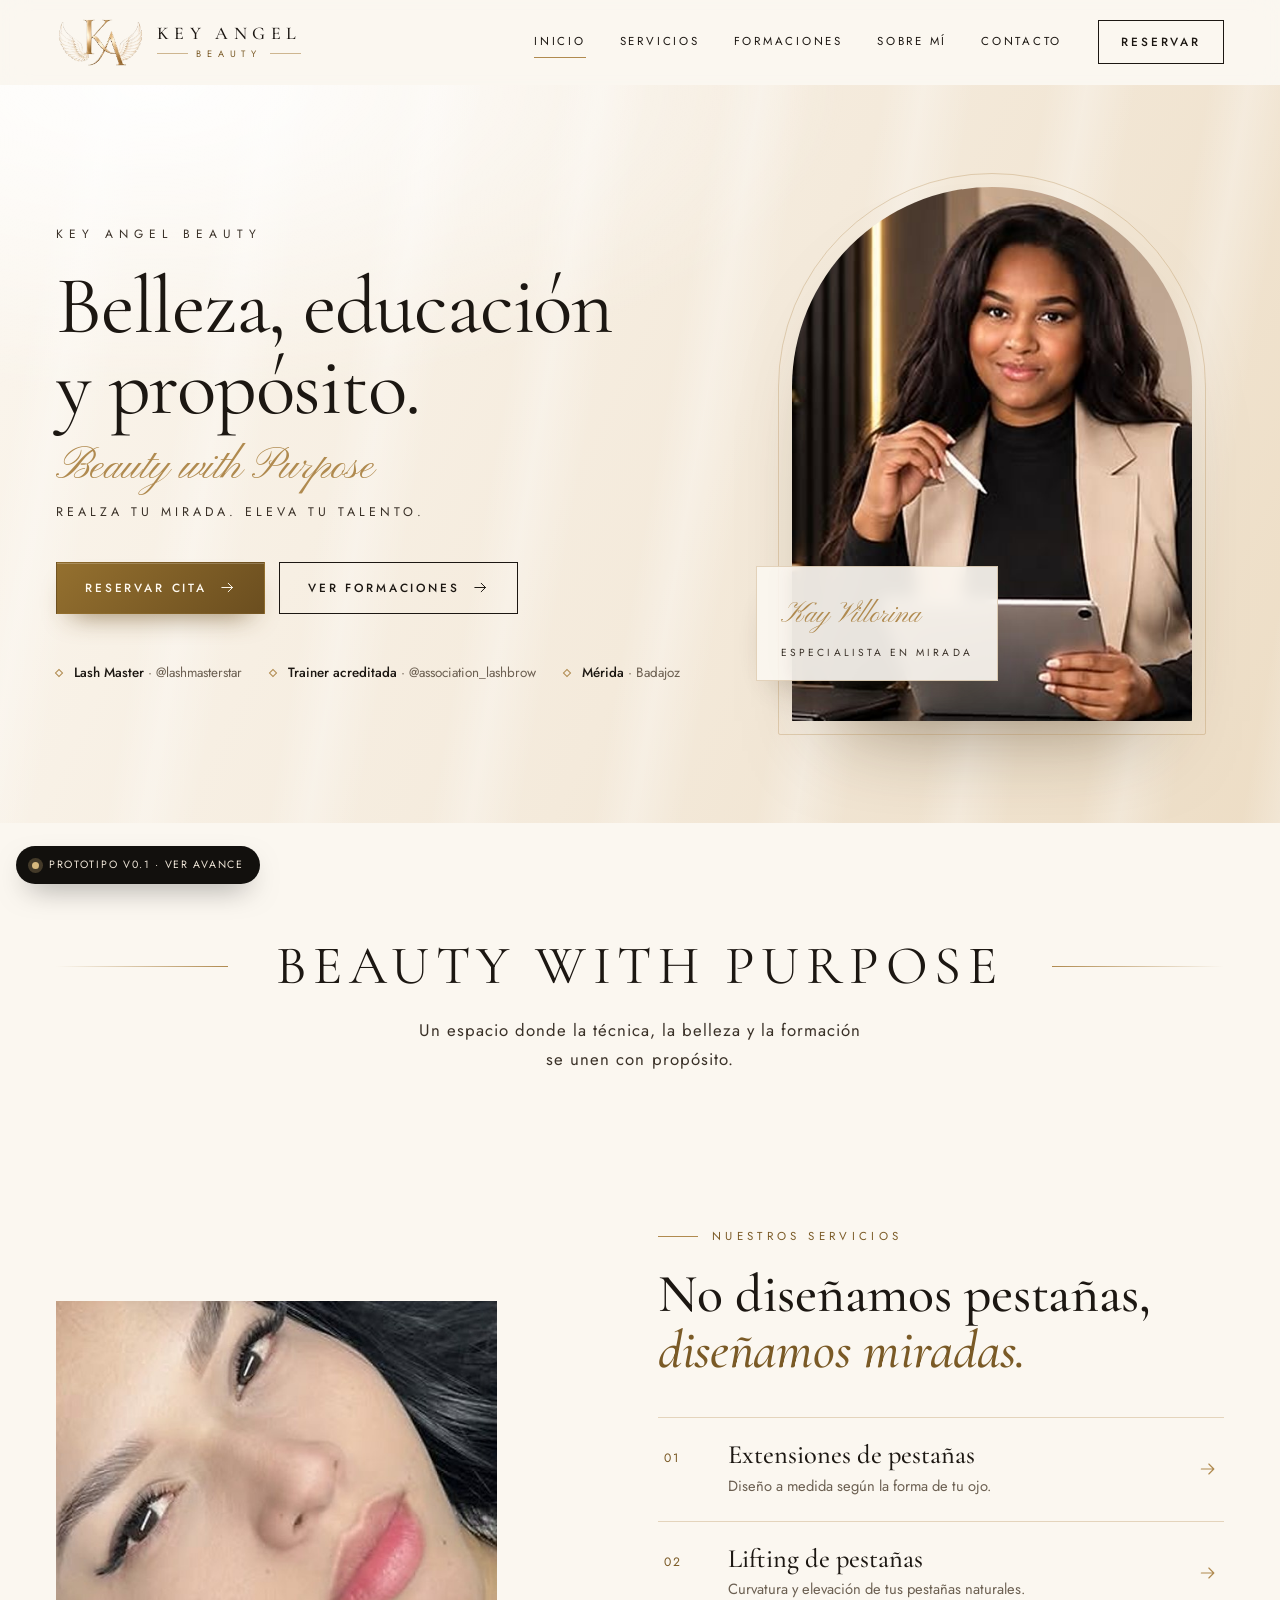
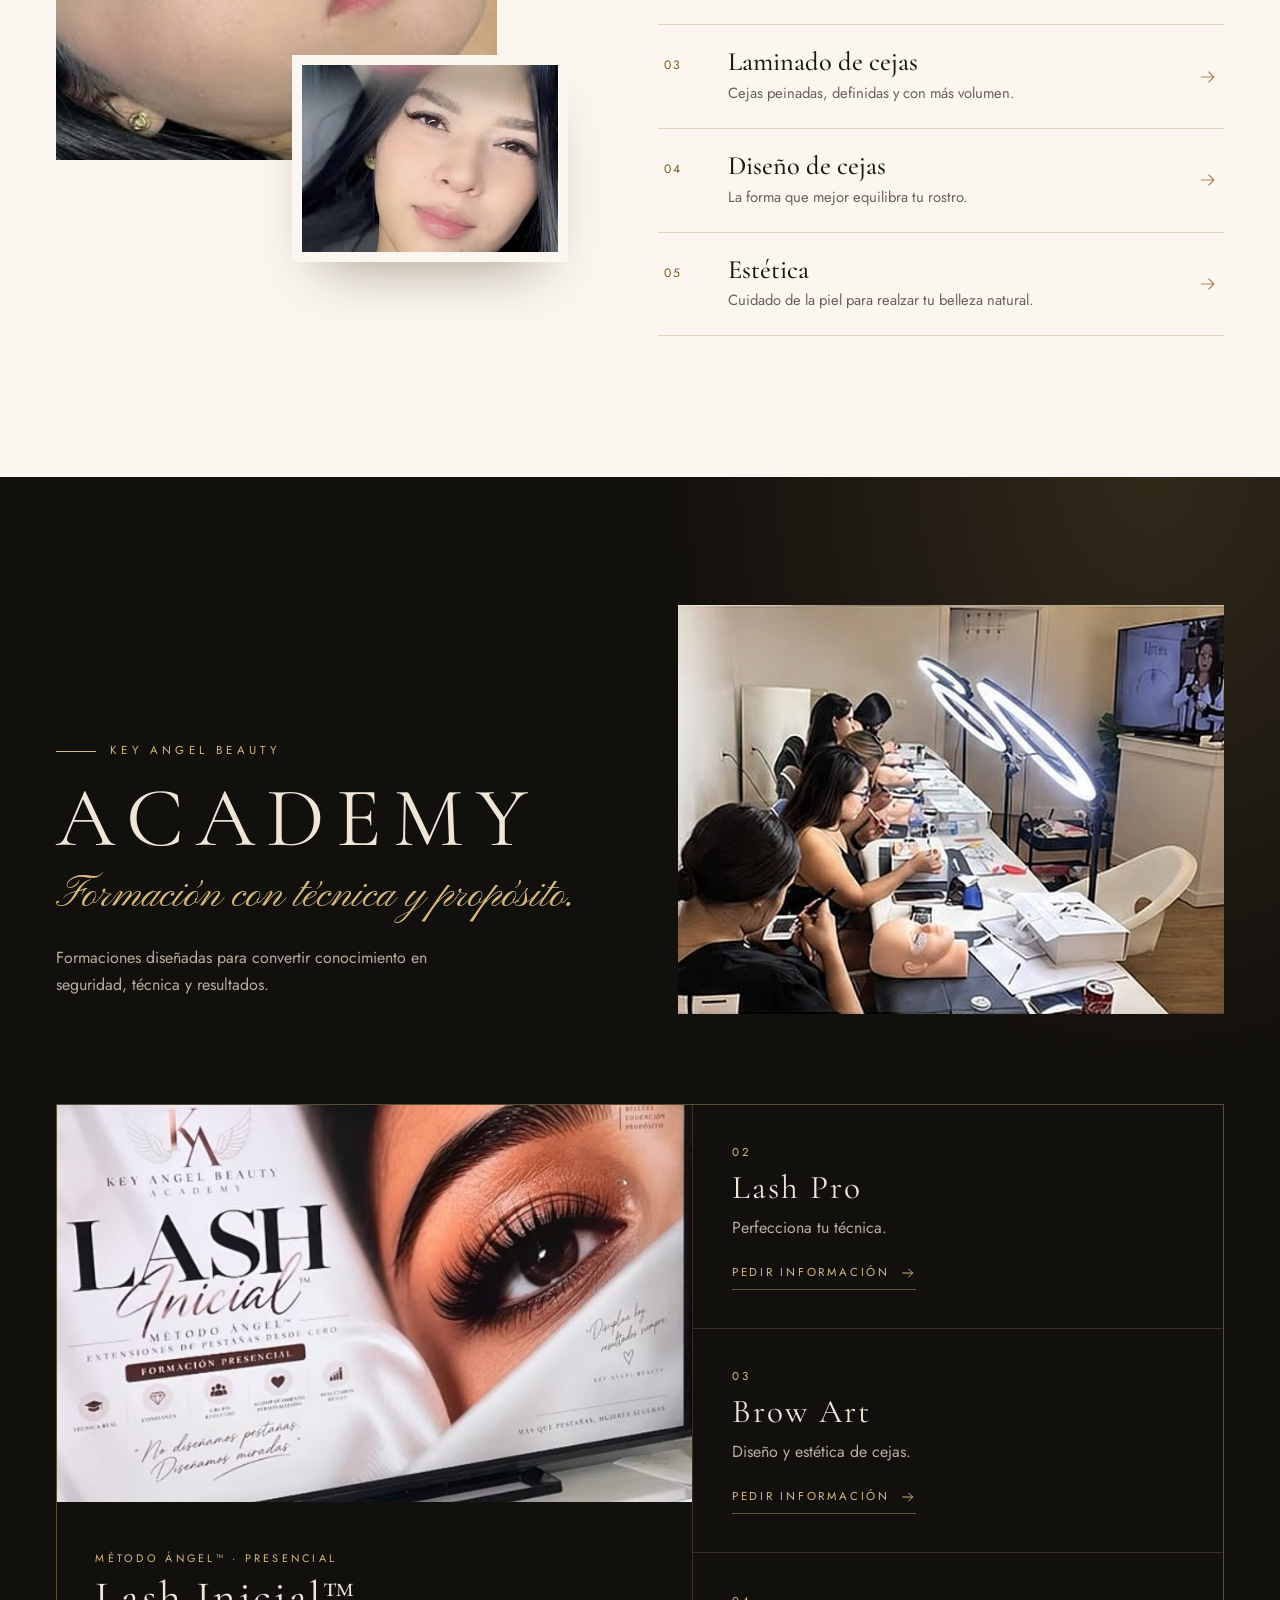
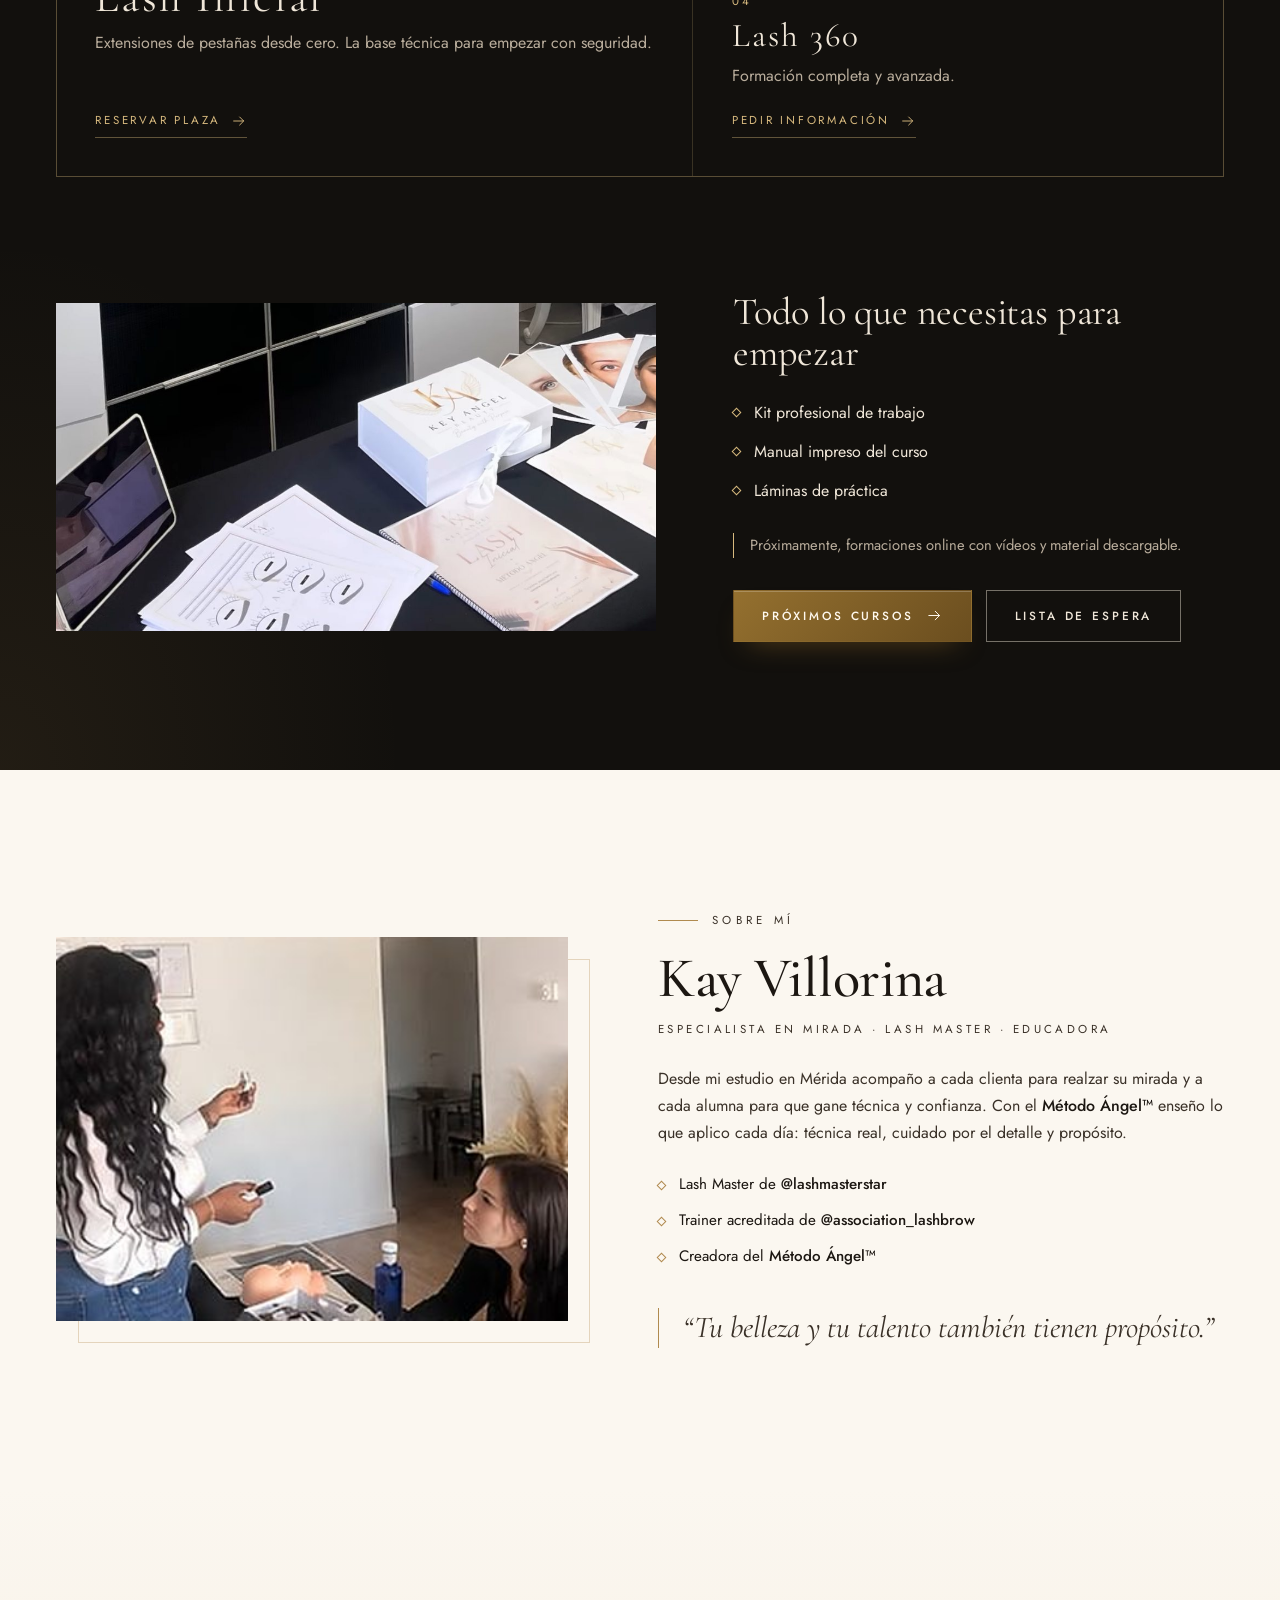
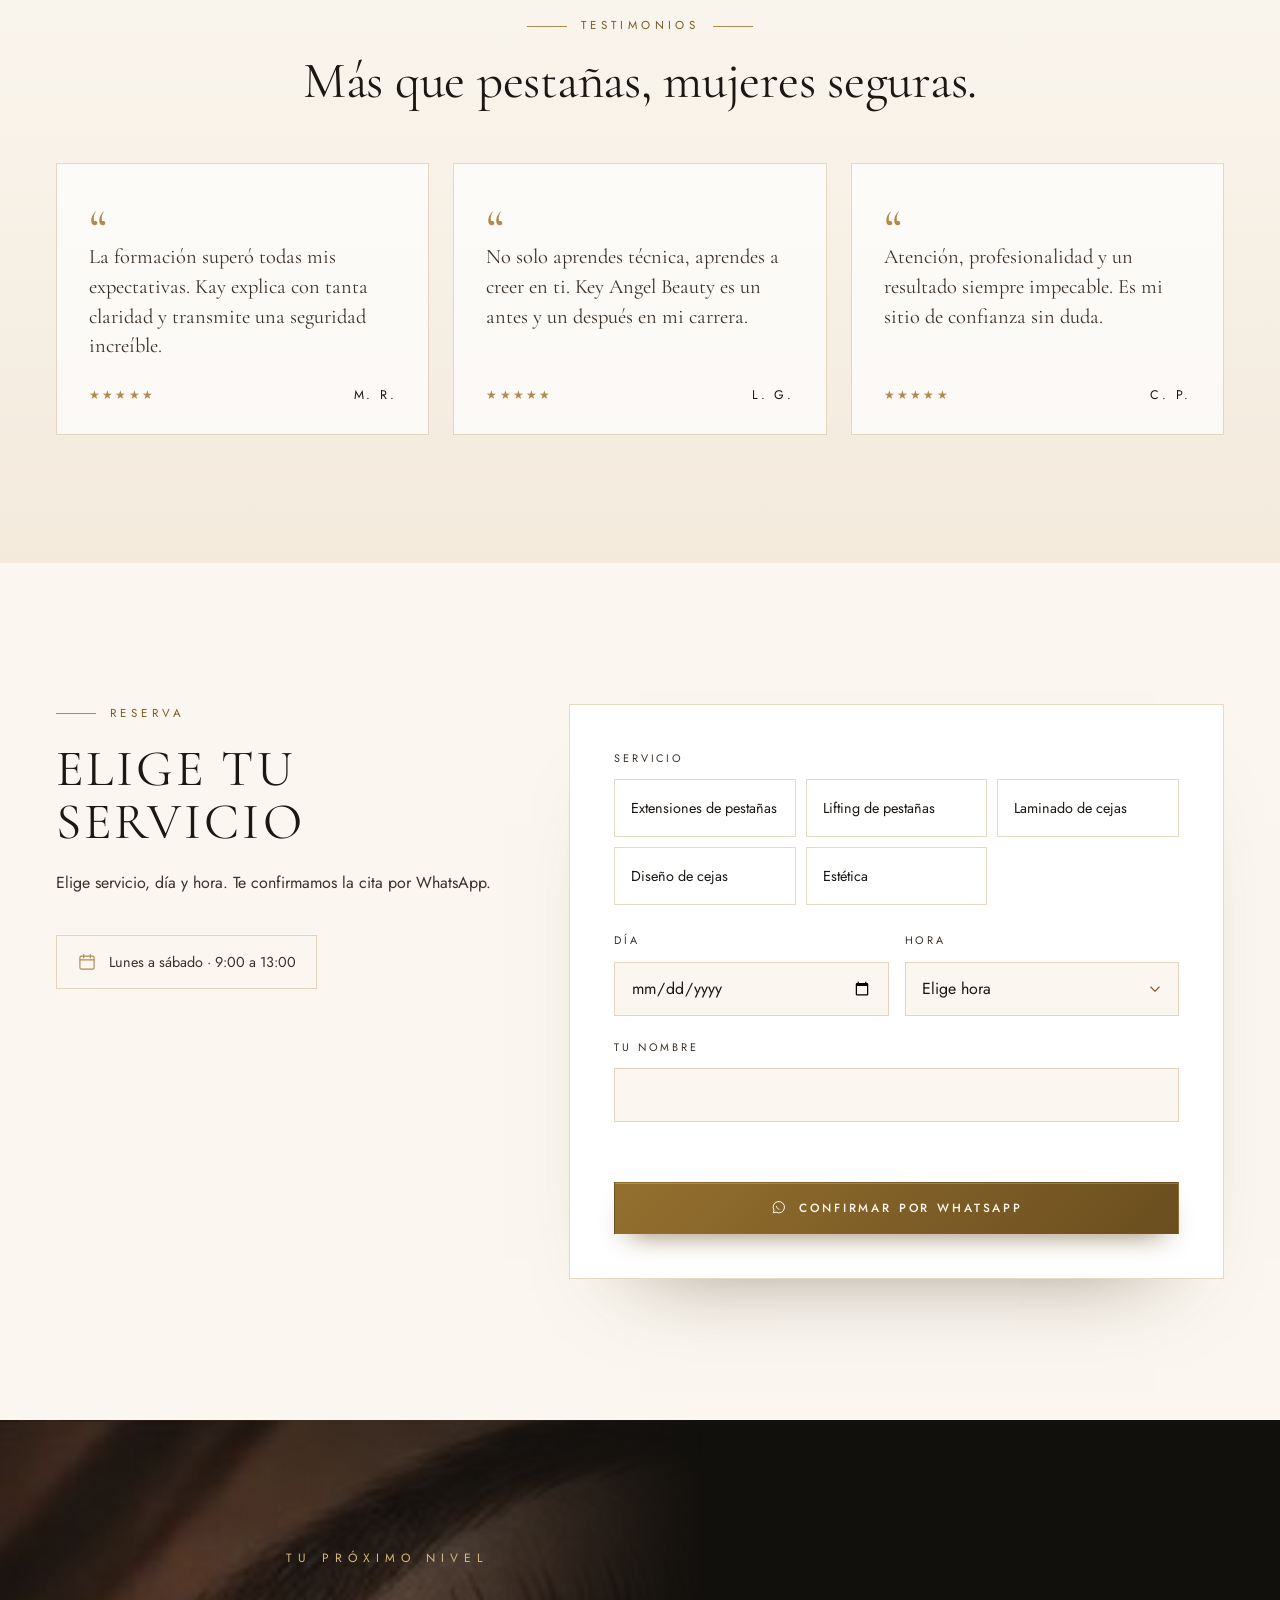
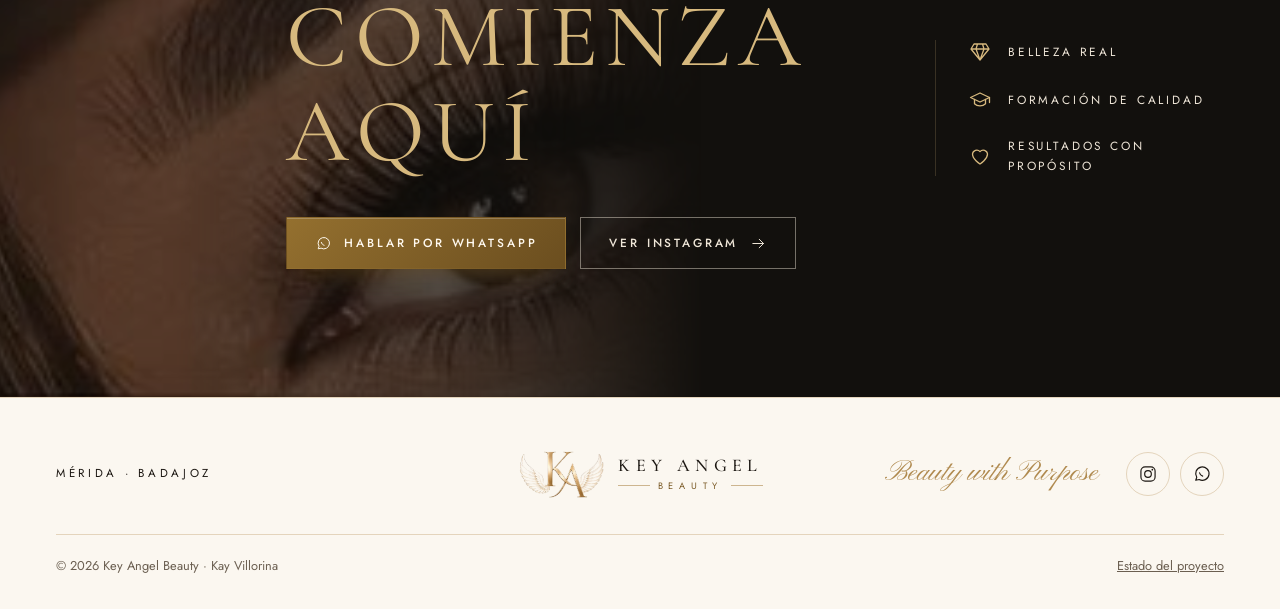
==== web/index.html @ b60ae0bd "Añadir prototipo v0.1 de la home de Key Angel Beauty - Home estática en web/: hero con retrato en ar" ====
<!doctype html>
<html lang="es">
<head>
<meta charset="utf-8">
<meta name="viewport" content="width=device-width, initial-scale=1, viewport-fit=cover">
<title>Key Angel Beauty · Beauty Studio & Academy en Mérida</title>
<meta name="description" content="Extensiones y lifting de pestañas, diseño y laminado de cejas y formaciones profesionales con el Método Ángel™ en Mérida (Badajoz).">
<meta name="robots" content="noindex">
<meta name="theme-color" content="#FBF7F0">
<link rel="icon" href="img/favicon.png">
<link rel="preconnect" href="https://fonts.googleapis.com">
<link rel="preconnect" href="https://fonts.gstatic.com" crossorigin>
<link rel="stylesheet" href="https://fonts.googleapis.com/css2?family=Cormorant+Garamond:ital,wght@0,400;0,500;0,600;1,400;1,500&family=Jost:wght@300;400;500&family=Pinyon+Script&display=swap">
<link rel="stylesheet" href="css/estilos.css">
<script>document.documentElement.classList.add('js')</script>
</head>
<body>
<a class="skip" href="#main">Saltar al contenido</a>

<svg width="0" height="0" style="position:absolute" aria-hidden="true">
  <symbol id="i-arrow" viewBox="0 0 24 24"><path d="M4 12h15M13 6l6 6-6 6" fill="none" stroke="currentColor" stroke-width="1.4" stroke-linecap="round" stroke-linejoin="round"/></symbol>
  <symbol id="i-chat" viewBox="0 0 24 24"><path d="M4.5 19.5l1.2-3.6A8 8 0 1 1 8.6 18.6z" fill="none" stroke="currentColor" stroke-width="1.4" stroke-linejoin="round"/><path d="M9 10.5c.4 1.9 1.8 3.4 3.8 4" fill="none" stroke="currentColor" stroke-width="1.4" stroke-linecap="round"/></symbol>
  <symbol id="i-ig" viewBox="0 0 24 24"><rect x="3.5" y="3.5" width="17" height="17" rx="5" fill="none" stroke="currentColor" stroke-width="1.4"/><circle cx="12" cy="12" r="4" fill="none" stroke="currentColor" stroke-width="1.4"/><circle cx="17.2" cy="6.8" r="1" fill="currentColor"/></symbol>
  <symbol id="i-cal" viewBox="0 0 24 24"><rect x="3.5" y="5" width="17" height="15.5" rx="1.5" fill="none" stroke="currentColor" stroke-width="1.4"/><path d="M3.5 9.5h17M8 3v4M16 3v4" fill="none" stroke="currentColor" stroke-width="1.4" stroke-linecap="round"/></symbol>
  <symbol id="i-gem" viewBox="0 0 24 24"><path d="M6 4h12l3 5-9 11L3 9z M3 9h18M9.5 4 8 9l4 11 4-11-1.5-5" fill="none" stroke="currentColor" stroke-width="1.3" stroke-linejoin="round"/></symbol>
  <symbol id="i-cap" viewBox="0 0 24 24"><path d="M2.5 9.5 12 5l9.5 4.5L12 14z" fill="none" stroke="currentColor" stroke-width="1.3" stroke-linejoin="round"/><path d="M6.5 11.5v4.2c1.4 1.4 3.3 2.1 5.5 2.1s4.1-.7 5.5-2.1v-4.2M21.5 9.5v5" fill="none" stroke="currentColor" stroke-width="1.3" stroke-linecap="round"/></symbol>
  <symbol id="i-heart" viewBox="0 0 24 24"><path d="M12 20s-7.5-4.6-7.5-10A4.3 4.3 0 0 1 12 7.6 4.3 4.3 0 0 1 19.5 10c0 5.4-7.5 10-7.5 10z" fill="none" stroke="currentColor" stroke-width="1.3" stroke-linejoin="round"/></symbol>
</svg>

<header class="nav" id="top">
  <div class="wrap nav__inner">
    <a class="brand" href="#top" aria-label="Key Angel Beauty, ir al inicio">
      <img src="img/logo.png" alt="" width="315" height="170">
      <span class="brand__name">Key Angel<small>Beauty</small></span>
    </a>
    <nav class="menu" id="menu" aria-label="Principal">
      <a href="#top" aria-current="true">Inicio</a>
      <a href="#servicios">Servicios</a>
      <a href="#formaciones">Formaciones</a>
      <a href="#sobre-mi">Sobre mí</a>
      <a href="#contacto">Contacto</a>
      <a class="menu__cta" href="#reservar">Reservar cita</a>
    </nav>
    <a class="btn btn--outline nav__cta" href="#reservar">Reservar</a>
    <button class="burger" type="button" aria-expanded="false" aria-controls="menu" aria-label="Abrir menú"><span></span><span></span></button>
  </div>
</header>

<main id="main">

  <section class="hero" aria-labelledby="hero-title">
    <div class="wrap hero__grid">
      <div class="hero__copy">
        <p class="kicker">Key Angel Beauty</p>
        <h1 id="hero-title">Belleza, educación<br>y propósito.</h1>
        <p class="script">Beauty with Purpose</p>
        <p class="hero__sub">Realza tu mirada. Eleva tu talento.</p>
        <div class="ctas">
          <a class="btn btn--gold" href="#reservar">Reservar cita <svg aria-hidden="true"><use href="#i-arrow"/></svg></a>
          <a class="btn btn--outline" href="#formaciones">Ver formaciones <svg aria-hidden="true"><use href="#i-arrow"/></svg></a>
        </div>
        <ul class="hero__facts">
          <li><strong>Lash Master</strong> · @lashmasterstar</li>
          <li><strong>Trainer acreditada</strong> · @association_lashbrow</li>
          <li><strong>Mérida</strong> · Badajoz</li>
        </ul>
      </div>
      <figure class="arch">
        <div class="arch__frame">
          <img src="img/retrato-kay.jpg" alt="Kay Villorina en su estudio, con una tableta" width="500" height="684" fetchpriority="high">
        </div>
        <figcaption class="arch__badge"><span class="script">Kay Villorina</span><span>Especialista en mirada</span></figcaption>
      </figure>
    </div>
  </section>

  <section class="purpose wrap reveal" aria-labelledby="purpose-title">
    <h2 class="rule-title" id="purpose-title">Beauty with Purpose</h2>
    <p>Un espacio donde la técnica, la belleza y la formación se unen con propósito.</p>
  </section>

  <section class="services" id="servicios" aria-labelledby="services-title">
    <div class="wrap services__grid">
      <div class="services__media reveal">
        <img class="services__main" src="img/resultado-pestanas.jpg" alt="Clienta con extensiones de pestañas y cejas diseñadas" width="655" height="627" loading="lazy">
        <img class="services__accent" src="img/resultado-cejas.jpg" alt="Resultado de pestañas y cejas en una clienta" width="546" height="285" loading="lazy">
      </div>
      <div class="services__copy reveal">
        <p class="eyebrow">Nuestros servicios</p>
        <h2 id="services-title">No diseñamos pestañas,<br><em>diseñamos miradas.</em></h2>
        <ol class="svc-list">
          <li><a href="#reservar" data-service="Extensiones de pestañas"><span class="svc-num">01</span><span class="svc-name">Extensiones de pestañas</span><span class="svc-desc">Diseño a medida según la forma de tu ojo.</span><svg aria-hidden="true"><use href="#i-arrow"/></svg></a></li>
          <li><a href="#reservar" data-service="Lifting de pestañas"><span class="svc-num">02</span><span class="svc-name">Lifting de pestañas</span><span class="svc-desc">Curvatura y elevación de tus pestañas naturales.</span><svg aria-hidden="true"><use href="#i-arrow"/></svg></a></li>
          <li><a href="#reservar" data-service="Laminado de cejas"><span class="svc-num">03</span><span class="svc-name">Laminado de cejas</span><span class="svc-desc">Cejas peinadas, definidas y con más volumen.</span><svg aria-hidden="true"><use href="#i-arrow"/></svg></a></li>
          <li><a href="#reservar" data-service="Diseño de cejas"><span class="svc-num">04</span><span class="svc-name">Diseño de cejas</span><span class="svc-desc">La forma que mejor equilibra tu rostro.</span><svg aria-hidden="true"><use href="#i-arrow"/></svg></a></li>
          <li><a href="#reservar" data-service="Estética"><span class="svc-num">05</span><span class="svc-name">Estética</span><span class="svc-desc">Cuidado de la piel para realzar tu belleza natural.</span><svg aria-hidden="true"><use href="#i-arrow"/></svg></a></li>
        </ol>
      </div>
    </div>
  </section>

  <section class="academy" id="formaciones" aria-labelledby="academy-title">
    <div class="wrap">
      <div class="academy__head">
        <div class="reveal">
          <p class="eyebrow eyebrow--light">Key Angel Beauty</p>
          <h2 class="academy__title" id="academy-title">Academy</h2>
          <p class="script script--light">Formación con técnica y propósito.</p>
          <p class="academy__lead">Formaciones diseñadas para convertir conocimiento en seguridad, técnica y resultados.</p>
        </div>
        <img class="academy__photo reveal" src="img/aula.jpg" alt="Alumnas practicando en una formación de Key Angel Beauty Academy" width="602" height="431" loading="lazy">
      </div>

      <ul class="courses">
        <li class="course course--featured reveal">
          <img src="img/lash-inicial.jpg" alt="Presentación de la formación Lash Inicial, Método Ángel, en el aula" width="732" height="540" loading="lazy">
          <div class="course__body">
            <p class="course__tag">Método Ángel™ · Presencial</p>
            <h3>Lash Inicial™</h3>
            <p>Extensiones de pestañas desde cero. La base técnica para empezar con seguridad.</p>
            <a class="course__link" href="https://wa.me/message/QUV53TXGIW26P1" data-wa="Hola Kay, quiero reservar plaza en la formación Lash Inicial™ (Método Ángel).">Reservar plaza <svg aria-hidden="true"><use href="#i-arrow"/></svg></a>
          </div>
        </li>
        <li class="course reveal">
          <span class="course__num">02</span>
          <h3>Lash Pro</h3>
          <p>Perfecciona tu técnica.</p>
          <a class="course__link" href="https://wa.me/message/QUV53TXGIW26P1" data-wa="Hola Kay, quiero información sobre la formación Lash Pro.">Pedir información <svg aria-hidden="true"><use href="#i-arrow"/></svg></a>
        </li>
        <li class="course reveal">
          <span class="course__num">03</span>
          <h3>Brow Art</h3>
          <p>Diseño y estética de cejas.</p>
          <a class="course__link" href="https://wa.me/message/QUV53TXGIW26P1" data-wa="Hola Kay, quiero información sobre la formación Brow Art.">Pedir información <svg aria-hidden="true"><use href="#i-arrow"/></svg></a>
        </li>
        <li class="course reveal">
          <span class="course__num">04</span>
          <h3>Lash 360</h3>
          <p>Formación completa y avanzada.</p>
          <a class="course__link" href="https://wa.me/message/QUV53TXGIW26P1" data-wa="Hola Kay, quiero información sobre la formación Lash 360.">Pedir información <svg aria-hidden="true"><use href="#i-arrow"/></svg></a>
        </li>
      </ul>

      <div class="kit">
        <img class="reveal" src="img/kit.jpg" alt="Kit de formación con caja Key Angel Beauty, manual impreso y láminas de práctica" width="1318" height="600" loading="lazy">
        <div class="reveal">
          <h3>Todo lo que necesitas para empezar</h3>
          <ul class="kit__list">
            <li>Kit profesional de trabajo</li>
            <li>Manual impreso del curso</li>
            <li>Láminas de práctica</li>
          </ul>
          <p class="kit__note">Próximamente, formaciones online con vídeos y material descargable.</p>
          <div class="ctas">
            <a class="btn btn--gold" href="https://wa.me/message/QUV53TXGIW26P1" data-wa="Hola Kay, quiero conocer las fechas de los próximos cursos.">Próximos cursos <svg aria-hidden="true"><use href="#i-arrow"/></svg></a>
            <a class="btn btn--light" href="https://wa.me/message/QUV53TXGIW26P1" data-wa="Hola Kay, quiero apuntarme a la lista de espera de las formaciones.">Lista de espera</a>
          </div>
        </div>
      </div>
    </div>
  </section>

  <section class="about" id="sobre-mi" aria-labelledby="about-title">
    <div class="wrap about__grid">
      <figure class="about__media reveal">
        <img src="img/kay-formando.jpg" alt="Kay explicando la técnica a una alumna durante una formación" width="552" height="294" loading="lazy">
      </figure>
      <div class="reveal">
        <p class="eyebrow">Sobre mí</p>
        <h2 id="about-title">Kay Villorina</h2>
        <p class="about__role">Especialista en mirada · Lash Master · Educadora</p>
        <p>Desde mi estudio en Mérida acompaño a cada clienta para realzar su mirada y a cada alumna para que gane técnica y confianza. Con el <strong>Método Ángel™</strong> enseño lo que aplico cada día: técnica real, cuidado por el detalle y propósito.</p>
        <ul class="about__facts">
          <li>Lash Master de <strong>@lashmasterstar</strong></li>
          <li>Trainer acreditada de <strong>@association_lashbrow</strong></li>
          <li>Creadora del <strong>Método Ángel™</strong></li>
        </ul>
        <blockquote>“Tu belleza y tu talento también tienen propósito.”</blockquote>
      </div>
    </div>
  </section>

  <section class="voices" aria-labelledby="voices-title">
    <div class="wrap">
      <div class="voices__head reveal">
        <p class="eyebrow eyebrow--center">Testimonios</p>
        <h2 id="voices-title">Más que pestañas, mujeres seguras.</h2>
      </div>
      <ul class="voices__list">
        <li class="voice reveal">
          <blockquote>La formación superó todas mis expectativas. Kay explica con tanta claridad y transmite una seguridad increíble.</blockquote>
          <footer><span class="stars" aria-label="5 de 5 estrellas">★★★★★</span><span>M. R.</span></footer>
        </li>
        <li class="voice reveal">
          <blockquote>No solo aprendes técnica, aprendes a creer en ti. Key Angel Beauty es un antes y un después en mi carrera.</blockquote>
          <footer><span class="stars" aria-label="5 de 5 estrellas">★★★★★</span><span>L. G.</span></footer>
        </li>
        <li class="voice reveal">
          <blockquote>Atención, profesionalidad y un resultado siempre impecable. Es mi sitio de confianza sin duda.</blockquote>
          <footer><span class="stars" aria-label="5 de 5 estrellas">★★★★★</span><span>C. P.</span></footer>
        </li>
      </ul>
    </div>
  </section>

  <section class="booking" id="reservar" aria-labelledby="booking-title">
    <div class="wrap booking__grid">
      <div class="booking__intro reveal">
        <p class="eyebrow">Reserva</p>
        <h2 id="booking-title">Elige tu servicio</h2>
        <p>Elige servicio, día y hora. Te confirmamos la cita por WhatsApp.</p>
        <p class="hours"><svg aria-hidden="true"><use href="#i-cal"/></svg> Lunes a sábado · 9:00 a 13:00</p>
      </div>
      <form class="form reveal" id="reserva" novalidate>
        <fieldset class="svc-pick">
          <legend>Servicio</legend>
          <label class="chip"><input type="radio" name="servicio" value="Extensiones de pestañas" required><span>Extensiones de pestañas</span></label>
          <label class="chip"><input type="radio" name="servicio" value="Lifting de pestañas"><span>Lifting de pestañas</span></label>
          <label class="chip"><input type="radio" name="servicio" value="Laminado de cejas"><span>Laminado de cejas</span></label>
          <label class="chip"><input type="radio" name="servicio" value="Diseño de cejas"><span>Diseño de cejas</span></label>
          <label class="chip"><input type="radio" name="servicio" value="Estética"><span>Estética</span></label>
        </fieldset>
        <div class="field-row">
          <label class="field"><span>Día</span><input type="date" name="fecha" required></label>
          <label class="field"><span>Hora</span><select name="hora" required><option value="">Elige hora</option></select></label>
        </div>
        <label class="field"><span>Tu nombre</span><input type="text" name="nombre" autocomplete="given-name" required></label>
        <p class="form__msg" role="status" aria-live="polite"></p>
        <button class="btn btn--gold btn--block" type="submit"><svg aria-hidden="true"><use href="#i-chat"/></svg> Confirmar por WhatsApp</button>
      </form>
    </div>
  </section>

  <section class="final" id="contacto" aria-labelledby="final-title">
    <div class="final__bg" aria-hidden="true"></div>
    <div class="wrap final__grid">
      <div class="final__copy reveal">
        <p class="kicker kicker--light">Tu próximo nivel</p>
        <h2 id="final-title">Comienza aquí</h2>
        <div class="ctas">
          <a class="btn btn--gold" href="https://wa.me/message/QUV53TXGIW26P1" data-wa="Hola Kay, me gustaría recibir información."><svg aria-hidden="true"><use href="#i-chat"/></svg> Hablar por WhatsApp</a>
          <a class="btn btn--light" href="https://www.instagram.com/keyangel.beauty/" target="_blank" rel="noopener">Ver Instagram <svg aria-hidden="true"><use href="#i-arrow"/></svg></a>
        </div>
      </div>
      <ul class="pillars reveal">
        <li><svg aria-hidden="true"><use href="#i-gem"/></svg> Belleza real</li>
        <li><svg aria-hidden="true"><use href="#i-cap"/></svg> Formación de calidad</li>
        <li><svg aria-hidden="true"><use href="#i-heart"/></svg> Resultados con propósito</li>
      </ul>
    </div>
  </section>

</main>

<footer class="footer">
  <div class="wrap footer__grid">
    <p class="footer__place">Mérida · Badajoz</p>
    <a class="brand" href="#top" aria-label="Key Angel Beauty, volver arriba">
      <img src="img/logo.png" alt="" width="315" height="170">
      <span class="brand__name">Key Angel<small>Beauty</small></span>
    </a>
    <div class="footer__right">
      <p class="script">Beauty with Purpose</p>
      <div class="social">
        <a href="https://www.instagram.com/keyangel.beauty/" target="_blank" rel="noopener" aria-label="Instagram"><svg aria-hidden="true"><use href="#i-ig"/></svg></a>
        <a href="https://wa.me/message/QUV53TXGIW26P1" target="_blank" rel="noopener" aria-label="WhatsApp"><svg aria-hidden="true"><use href="#i-chat"/></svg></a>
      </div>
    </div>
  </div>
  <div class="wrap footer__bottom">
    <span>© 2026 Key Angel Beauty · Kay Villorina</span>
    <a href="avance.html">Estado del proyecto</a>
  </div>
</footer>

<a class="proto" href="avance.html"><i aria-hidden="true"></i>Prototipo v0.1 · ver avance</a>
<div class="toast" role="status" aria-live="polite" hidden></div>

<script src="js/main.js" defer></script>
</body>
</html>
---- web/css/estilos.css ----
:root{
  --ivory:#FBF7F0;
  --cream:#F3EADC;
  --ink:#1C1712;
  --ink-2:#3A3128;
  --muted:#6B5F51;
  --gold:#B08A4F;
  --gold-ink:#7A5A26;
  --gold-hi:#D7B97E;
  --bronze-1:#94702F;
  --bronze-2:#6B4E1F;
  --noir:#12100D;
  --noir-2:#1B1814;
  --on-noir:#EFE6D8;
  --on-noir-muted:#B9AD9C;
  --line:rgba(176,138,79,.32);
  --line-dark:rgba(215,185,126,.2);
  --f-display:"Cormorant Garamond", Georgia, "Times New Roman", serif;
  --f-script:"Pinyon Script", "Snell Roundhand", "Apple Chancery", cursive;
  --f-body:"Jost", "Helvetica Neue", Arial, sans-serif;
  --wrap:1200px;
  --gutter:clamp(20px,5vw,56px);
  --nav-h:84px;
  --ease:cubic-bezier(.2,.7,.2,1);
  color-scheme:light;
}

*,*::before,*::after{box-sizing:border-box}
html{scroll-behavior:smooth;scroll-padding-top:var(--nav-h)}
body{margin:0;background:var(--ivory);color:var(--ink);font:400 1rem/1.7 var(--f-body);-webkit-font-smoothing:antialiased;text-rendering:optimizeLegibility}
img,svg{display:block;max-width:100%}
img{height:auto}
a{color:inherit}
p{margin:0 0 1rem}
.wrap{width:min(100% - 2 * var(--gutter), var(--wrap));margin-inline:auto}
:focus-visible{outline:2px solid var(--gold);outline-offset:3px}

.skip{position:absolute;left:16px;top:-60px;z-index:100;padding:10px 16px;background:var(--ink);color:var(--ivory);text-decoration:none}
.skip:focus{top:16px}

h1,h2,h3{font-family:var(--f-display);font-weight:500;line-height:1.05;margin:0;letter-spacing:-.005em}

.kicker{font-size:.75rem;letter-spacing:.5em;text-transform:uppercase;color:var(--ink-2);margin:0 0 1.4rem}
.kicker--light{color:var(--gold-hi)}
.eyebrow{display:flex;align-items:center;gap:14px;font-size:.72rem;letter-spacing:.38em;text-transform:uppercase;color:var(--gold-ink);margin:0 0 1.2rem}
.eyebrow::before{content:"";width:40px;height:1px;background:var(--gold)}
.eyebrow--light{color:var(--gold-hi)}
.eyebrow--light::before{background:var(--gold-hi)}
.eyebrow--center{justify-content:center}
.eyebrow--center::after{content:"";width:40px;height:1px;background:var(--gold)}
.script{font-family:var(--f-script);font-weight:400;color:var(--gold);font-size:clamp(1.9rem,3.4vw,2.7rem);line-height:1.15;margin:0}
.script--light{color:var(--gold-hi)}

/* Botones */
.btn{display:inline-flex;align-items:center;justify-content:center;gap:12px;min-height:52px;padding:0 28px;font:500 .74rem/1 var(--f-body);letter-spacing:.24em;text-transform:uppercase;text-decoration:none;border:1px solid transparent;cursor:pointer;transition:background .35s var(--ease),color .35s var(--ease),border-color .35s var(--ease),transform .35s var(--ease),box-shadow .35s var(--ease)}
.btn svg{width:17px;height:17px;flex:none;transition:transform .35s var(--ease)}
.btn:hover svg:last-child{transform:translateX(4px)}
.btn--gold{color:#FFF9EF;background:linear-gradient(135deg,var(--bronze-1),var(--bronze-2));box-shadow:inset 0 1px 0 rgba(255,255,255,.22),0 14px 28px -16px rgba(107,78,31,.9)}
.btn--gold:hover{transform:translateY(-2px);box-shadow:inset 0 1px 0 rgba(255,255,255,.22),0 20px 34px -16px rgba(107,78,31,.95)}
.btn--outline{border-color:var(--ink);color:var(--ink)}
.btn--outline:hover{background:var(--ink);color:var(--ivory)}
.btn--light{border-color:rgba(239,230,216,.45);color:var(--on-noir)}
.btn--light:hover{background:var(--on-noir);color:var(--noir);border-color:var(--on-noir)}
.btn--block{width:100%}
.ctas{display:flex;flex-wrap:wrap;gap:14px}

/* Navegación */
.nav{position:sticky;top:0;z-index:50;padding-top:env(safe-area-inset-top,0px);background:rgba(251,247,240,.8);-webkit-backdrop-filter:saturate(1.2) blur(14px);backdrop-filter:saturate(1.2) blur(14px);border-bottom:1px solid transparent;transition:border-color .3s,background .3s}
.nav.is-scrolled{border-bottom-color:var(--line);background:rgba(251,247,240,.94)}
.nav__inner{display:flex;align-items:center;gap:36px;height:var(--nav-h)}
.brand{display:flex;align-items:center;gap:12px;text-decoration:none;margin-right:auto}
.brand img{height:48px;width:auto;mix-blend-mode:multiply}
.brand__name{display:flex;flex-direction:column;gap:6px;font:500 1.12rem/1 var(--f-display);letter-spacing:.3em;text-transform:uppercase;white-space:nowrap}
.brand__name small{display:flex;align-items:center;gap:8px;font:400 .58rem/1 var(--f-body);letter-spacing:.62em;color:var(--gold-ink)}
.brand__name small::before,.brand__name small::after{content:"";flex:1;height:1px;background:var(--gold);opacity:.6}
.menu{display:flex;align-items:center;gap:34px}
.menu a{position:relative;padding:8px 0;font-size:.72rem;letter-spacing:.24em;text-transform:uppercase;text-decoration:none;white-space:nowrap}
.menu a::after{content:"";position:absolute;left:0;right:0;bottom:2px;height:1px;background:var(--gold);transform:scaleX(0);transform-origin:left;transition:transform .45s var(--ease)}
.menu a:hover::after,.menu a[aria-current="true"]::after{transform:scaleX(1)}
.menu .menu__cta{display:none}
.nav__cta{min-height:44px;padding:0 22px}
.burger{display:none}

/* Hero */
.hero{position:relative;overflow:hidden;background:radial-gradient(90% 70% at 12% 0%,rgba(255,255,255,.95),transparent 60%),linear-gradient(115deg,#FBF6EE 0%,#F4EADB 55%,#EDDDC5 100%)}
.hero::before{content:"";position:absolute;inset:0;background:repeating-linear-gradient(100deg,rgba(255,255,255,0) 0 70px,rgba(255,255,255,.28) 110px,rgba(255,255,255,0) 160px);pointer-events:none}
.hero__grid{position:relative;display:grid;grid-template-columns:minmax(0,1.15fr) minmax(0,.85fr);align-items:center;gap:clamp(40px,6vw,96px);padding-block:clamp(56px,8vw,112px)}
.hero h1{font-size:clamp(3rem,6.4vw,5.6rem);font-weight:400;line-height:.98;letter-spacing:-.015em}
.hero .script{margin:1.1rem 0 .5rem}
.hero__sub{font-size:.78rem;letter-spacing:.32em;text-transform:uppercase;color:var(--ink-2);margin:0 0 2.4rem}
.hero__facts{display:flex;flex-wrap:wrap;gap:12px 28px;list-style:none;margin:3rem 0 0;padding:0;font-size:.84rem;color:var(--muted)}
.hero__facts li{position:relative;padding-left:18px}
.hero__facts li::before{content:"";position:absolute;left:0;top:.62em;width:6px;height:6px;border:1px solid var(--gold);transform:rotate(45deg)}
.hero__facts strong{font-weight:500;color:var(--ink)}
.hero__copy>*{animation:rise 1s var(--ease) both}
.hero__copy>:nth-child(2){animation-delay:.08s}
.hero__copy>:nth-child(3){animation-delay:.18s}
.hero__copy>:nth-child(4){animation-delay:.26s}
.hero__copy>:nth-child(5){animation-delay:.34s}
.hero__copy>:nth-child(6){animation-delay:.42s}
.arch{position:relative;justify-self:center;width:min(100%,400px);margin:0;animation:rise 1.2s .2s var(--ease) both}
.arch::before{content:"";position:absolute;inset:-14px;border:1px solid var(--line);border-radius:999px 999px 10px 10px;pointer-events:none}
.arch__frame{aspect-ratio:3/4;overflow:hidden;border-radius:999px 999px 4px 4px;background:var(--cream);box-shadow:0 50px 90px -50px rgba(60,40,15,.55)}
.arch__frame img{width:100%;height:100%;object-fit:cover;object-position:50% 22%}
.arch__badge{position:absolute;left:-36px;bottom:40px;display:flex;flex-direction:column;gap:4px;padding:16px 24px 18px;background:rgba(251,247,240,.92);-webkit-backdrop-filter:blur(8px);backdrop-filter:blur(8px);border:1px solid var(--line);box-shadow:0 20px 40px -24px rgba(60,40,15,.45)}
.arch__badge .script{font-size:1.75rem}
.arch__badge span:last-child{font-size:.64rem;letter-spacing:.3em;text-transform:uppercase;color:var(--ink-2)}
@keyframes rise{from{opacity:0;transform:translateY(18px)}to{opacity:1;transform:none}}

/* Propósito */
.purpose{padding-block:clamp(72px,9vw,120px) clamp(32px,5vw,64px);text-align:center}
.rule-title{display:grid;grid-template-columns:minmax(24px,1fr) auto minmax(24px,1fr);align-items:center;gap:clamp(16px,4vw,48px);font-size:clamp(1.7rem,4.4vw,3.4rem);font-weight:400;letter-spacing:.12em;text-transform:uppercase}
.rule-title::before{content:"";height:1px;background:linear-gradient(90deg,transparent,var(--gold))}
.rule-title::after{content:"";height:1px;background:linear-gradient(90deg,var(--gold),transparent)}
.purpose p{max-width:46ch;margin:1.3rem auto 0;font-size:1.05rem;letter-spacing:.06em;color:var(--ink-2)}

/* Servicios */
.services{padding-block:clamp(48px,7vw,96px) clamp(88px,11vw,150px)}
.services__grid{display:grid;grid-template-columns:minmax(0,.95fr) minmax(0,1.05fr);align-items:center;gap:clamp(48px,7vw,110px)}
.services__media{position:relative;padding:0 14% 20% 0}
.services__main{width:100%;aspect-ratio:1/1.04;object-fit:cover}
.services__accent{position:absolute;right:0;bottom:0;width:54%;aspect-ratio:4/3;object-fit:cover;object-position:50% 70%;border:10px solid var(--ivory);box-shadow:0 30px 60px -30px rgba(60,40,15,.5)}
.services h2{font-size:clamp(2.3rem,4.2vw,3.5rem);margin-bottom:2.4rem}
.services h2 em{font-style:italic;color:var(--gold-ink)}
.svc-list{list-style:none;margin:0;padding:0;border-top:1px solid var(--line)}
.svc-list a{display:grid;grid-template-columns:3rem minmax(0,1fr) auto;column-gap:16px;padding:22px 6px;border-bottom:1px solid var(--line);text-decoration:none;transition:padding .45s var(--ease),background .45s var(--ease)}
.svc-num{grid-row:1/span 2;padding-top:.5rem;font-size:.76rem;letter-spacing:.2em;color:var(--gold-ink)}
.svc-name{font:500 clamp(1.35rem,2.2vw,1.65rem)/1.2 var(--f-display)}
.svc-desc{grid-column:2;margin-top:2px;font-size:.92rem;color:var(--muted)}
.svc-list svg{grid-column:3;grid-row:1/span 2;align-self:center;width:20px;height:20px;color:var(--gold);transition:transform .45s var(--ease)}
.svc-list a:hover{padding-left:16px;background:linear-gradient(90deg,rgba(176,138,79,.09),transparent 70%)}
.svc-list a:hover svg{transform:translateX(6px)}

/* Academia */
.academy{position:relative;overflow:hidden;padding-block:clamp(88px,10vw,150px);background:var(--noir);color:var(--on-noir)}
.academy::before{content:"";position:absolute;inset:0;background:radial-gradient(55% 45% at 90% 0%,rgba(176,138,79,.2),transparent 70%),radial-gradient(45% 40% at 0% 100%,rgba(176,138,79,.1),transparent 70%);pointer-events:none}
.academy .wrap{position:relative}
.academy__head{display:grid;grid-template-columns:minmax(0,1fr) minmax(0,1fr);align-items:end;gap:clamp(40px,6vw,96px)}
.academy__title{font-size:clamp(3.2rem,6.6vw,5.6rem);font-weight:400;line-height:.9;letter-spacing:.14em;text-transform:uppercase;margin:0 0 1rem}
.academy__lead{max-width:40ch;margin-top:1.4rem;color:var(--on-noir-muted)}
.academy__photo{width:100%;aspect-ratio:4/3;object-fit:cover;filter:saturate(.9)}
.courses{display:grid;grid-template-columns:minmax(0,1.2fr) minmax(0,1fr);grid-template-rows:repeat(3,auto);gap:1px;list-style:none;margin:clamp(56px,7vw,96px) 0 0;padding:0;background:var(--line-dark);border:1px solid var(--line-dark)}
.course{position:relative;display:flex;flex-direction:column;gap:8px;padding:clamp(26px,3vw,40px);background:var(--noir);transition:background .45s var(--ease)}
.course:hover{background:var(--noir-2)}
.course--featured{grid-row:1/span 3;padding:0}
.course--featured img{width:100%;aspect-ratio:16/10;object-fit:cover}
.course__body{display:flex;flex-direction:column;gap:8px;flex:1;padding:clamp(26px,3vw,40px)}
.course__tag{margin:0;font-size:.68rem;letter-spacing:.3em;text-transform:uppercase;color:var(--gold-hi)}
.course__num{font-size:.72rem;letter-spacing:.24em;color:var(--gold-hi)}
.course h3{font-size:clamp(1.8rem,2.6vw,2.3rem);font-weight:400;letter-spacing:.06em}
.course--featured h3{font-size:clamp(2.2rem,3.4vw,3rem)}
.course p:not(.course__tag){margin:0;color:var(--on-noir-muted)}
.course__link{display:inline-flex;align-items:center;gap:10px;align-self:flex-start;margin-top:auto;padding:14px 0 6px;font-size:.72rem;letter-spacing:.24em;text-transform:uppercase;text-decoration:none;color:var(--gold-hi);border-bottom:1px solid rgba(215,185,126,.4);transition:border-color .3s}
.course__link svg{width:16px;height:16px;transition:transform .35s var(--ease)}
.course__link:hover{border-color:var(--gold-hi)}
.course__link:hover svg{transform:translateX(4px)}
.kit{display:grid;grid-template-columns:minmax(0,1.1fr) minmax(0,.9fr);align-items:center;gap:clamp(40px,6vw,88px);margin-top:clamp(72px,9vw,120px)}
.kit img{width:100%;aspect-ratio:11/6;object-fit:cover}
.kit h3{font-size:clamp(1.9rem,3vw,2.6rem);font-weight:400}
.kit__list{display:grid;gap:12px;list-style:none;margin:1.6rem 0 1.8rem;padding:0}
.kit__list li{display:flex;align-items:center;gap:14px}
.kit__list li::before{content:"";width:7px;height:7px;border:1px solid var(--gold-hi);transform:rotate(45deg);flex:none}
.kit__note{margin-bottom:2rem;padding-left:16px;border-left:1px solid var(--gold-hi);font-size:.92rem;color:var(--on-noir-muted)}

/* Sobre mí */
.about{padding-block:clamp(88px,11vw,150px)}
.about__grid{display:grid;grid-template-columns:minmax(0,.95fr) minmax(0,1.05fr);align-items:center;gap:clamp(48px,7vw,110px)}
.about__media{position:relative;margin:0}
.about__media::before{content:"";position:absolute;inset:22px -22px -22px 22px;border:1px solid var(--line);pointer-events:none}
.about__media img{position:relative;width:100%;aspect-ratio:4/3;object-fit:cover;object-position:30% 50%}
.about h2{font-size:clamp(2.4rem,4.4vw,3.6rem)}
.about__role{margin:.7rem 0 1.6rem;font-size:.72rem;letter-spacing:.3em;text-transform:uppercase;color:var(--gold-ink)}
.about p{color:var(--ink-2)}
.about strong{font-weight:500;color:var(--ink)}
.about__facts{display:grid;gap:10px;list-style:none;margin:1.6rem 0 0;padding:0;font-size:.95rem}
.about__facts li{position:relative;padding-left:21px}
.about__facts li::before{content:"";position:absolute;left:0;top:.68em;width:7px;height:7px;border:1px solid var(--gold);transform:rotate(45deg)}
.about blockquote{margin:2.4rem 0 0;padding-left:24px;border-left:1px solid var(--gold);font:italic 400 clamp(1.45rem,2.4vw,1.9rem)/1.3 var(--f-display);color:var(--ink-2)}

/* Testimonios */
.voices{padding-block:clamp(88px,10vw,140px);background:linear-gradient(180deg,var(--ivory),var(--cream))}
.voices__head{text-align:center}
.voices h2{font-size:clamp(2.1rem,4vw,3.3rem);font-weight:400}
.voices__list{display:grid;grid-template-columns:repeat(3,minmax(0,1fr));gap:24px;list-style:none;margin:3.4rem 0 0;padding:0}
.voice{display:flex;flex-direction:column;justify-content:space-between;gap:24px;padding:38px 32px 28px;background:rgba(255,255,255,.7);border:1px solid var(--line)}
.voice blockquote{margin:0;font:400 1.28rem/1.45 var(--f-display);color:var(--ink-2)}
.voice blockquote::before{content:"\201C";display:block;height:.55em;margin-bottom:10px;font-size:3.4rem;line-height:1;color:var(--gold)}
.voice footer{display:flex;align-items:center;justify-content:space-between;font-size:.78rem;letter-spacing:.22em}
.stars{color:var(--gold);letter-spacing:.18em}

/* Reserva */
.booking{padding-block:clamp(88px,11vw,150px)}
.booking__grid{display:grid;grid-template-columns:minmax(0,.8fr) minmax(0,1.2fr);align-items:start;gap:clamp(40px,6vw,96px)}
.booking h2{font-size:clamp(2.3rem,4vw,3.3rem);font-weight:400;letter-spacing:.06em;text-transform:uppercase;margin-bottom:1.2rem}
.booking__intro>p:not(.eyebrow){color:var(--ink-2)}
.hours{display:inline-flex;align-items:center;gap:12px;margin-top:1.4rem;padding:14px 20px;border:1px solid var(--line);font-size:.9rem}
.hours svg{width:20px;height:20px;color:var(--gold)}
.form{padding:clamp(24px,4vw,44px);background:#fff;border:1px solid var(--line);box-shadow:0 50px 90px -70px rgba(60,40,15,.6)}
.svc-pick{display:grid;grid-template-columns:repeat(auto-fill,minmax(160px,1fr));gap:10px;margin:0 0 26px;padding:0;border:0}
.svc-pick legend,.field>span{display:block;margin-bottom:12px;padding:0;font-size:.68rem;letter-spacing:.26em;text-transform:uppercase;color:var(--ink-2)}
.chip{position:relative}
.chip input{position:absolute;inset:0;margin:0;opacity:0;cursor:pointer}
.chip span{display:flex;align-items:center;min-height:58px;padding:12px 16px;border:1px solid var(--line);font-size:.9rem;line-height:1.3;transition:border-color .3s,background .3s,box-shadow .3s}
.chip:hover span{border-color:var(--gold)}
.chip input:checked+span{border-color:var(--bronze-1);background:linear-gradient(135deg,rgba(176,138,79,.14),rgba(176,138,79,.04));box-shadow:inset 0 0 0 1px var(--bronze-1)}
.chip input:focus-visible+span{outline:2px solid var(--gold);outline-offset:2px}
.field-row{display:grid;grid-template-columns:repeat(2,minmax(0,1fr));gap:16px}
.field{display:flex;flex-direction:column;margin-bottom:22px}
.field input,.field select{width:100%;min-height:54px;padding:0 16px;font:inherit;color:var(--ink);background:var(--ivory);border:1px solid var(--line);border-radius:0;-webkit-appearance:none;appearance:none;transition:border-color .3s}
.field select{padding-right:44px;background-image:url("data:image/svg+xml,%3Csvg xmlns='http://www.w3.org/2000/svg' viewBox='0 0 24 24'%3E%3Cpath d='m6 9 6 6 6-6' fill='none' stroke='%237A5A26' stroke-width='1.5'/%3E%3C/svg%3E");background-repeat:no-repeat;background-position:right 14px center;background-size:18px}
.field input:focus,.field select:focus{outline:none;border-color:var(--bronze-1);box-shadow:0 0 0 1px var(--bronze-1)}
.form__msg{min-height:1.6em;margin:0 0 14px;font-size:.92rem;color:var(--gold-ink)}
.form__msg.is-error{color:#9B2C2C}

/* Llamada final */
.final{position:relative;overflow:hidden;padding-block:clamp(88px,10vw,140px);background:var(--noir);color:var(--on-noir)}
.final__bg{position:absolute;inset:0 45% 0 0;background:url(../img/ojo.jpg) 30% 50%/cover;opacity:.6;-webkit-mask-image:linear-gradient(90deg,#000 25%,transparent);mask-image:linear-gradient(90deg,#000 25%,transparent)}
.final__grid{position:relative;display:grid;grid-template-columns:minmax(0,1.35fr) minmax(0,.65fr);align-items:center;gap:48px;padding-left:clamp(0px,18vw,280px)}
.final h2{margin:.4rem 0 2.4rem;font-size:clamp(3rem,7vw,6rem);font-weight:400;letter-spacing:.08em;text-transform:uppercase;color:var(--gold-hi)}
.pillars{display:grid;gap:24px;list-style:none;margin:0;padding:0 0 0 32px;border-left:1px solid var(--line-dark)}
.pillars li{display:flex;align-items:center;gap:16px;font-size:.74rem;letter-spacing:.24em;text-transform:uppercase}
.pillars svg{width:24px;height:24px;flex:none;color:var(--gold-hi)}

/* Footer */
.footer{padding-block:52px calc(32px + env(safe-area-inset-bottom,0px));border-top:1px solid var(--line)}
.footer__grid{display:grid;grid-template-columns:1fr auto 1fr;align-items:center;gap:32px}
.footer__place{margin:0;font-size:.72rem;letter-spacing:.32em;text-transform:uppercase}
.footer .brand{margin:0}
.footer__right{display:flex;align-items:center;justify-content:flex-end;gap:28px}
.footer .script{font-size:1.8rem}
.social{display:flex;gap:10px}
.social a{display:grid;place-items:center;width:44px;height:44px;border:1px solid var(--line);border-radius:50%;transition:background .3s,border-color .3s}
.social a:hover{background:var(--cream);border-color:var(--gold)}
.social svg{width:20px;height:20px}
.footer__bottom{display:flex;flex-wrap:wrap;justify-content:space-between;gap:12px;margin-top:36px;padding-top:20px;border-top:1px solid var(--line);font-size:.8rem;color:var(--muted)}

/* Prototipo y avisos */
.proto{position:fixed;left:16px;bottom:calc(16px + env(safe-area-inset-bottom,0px));z-index:60;display:inline-flex;align-items:center;gap:10px;padding:10px 16px;font-size:.66rem;letter-spacing:.16em;text-transform:uppercase;text-decoration:none;color:var(--on-noir);background:var(--noir);border-radius:999px;box-shadow:0 12px 30px -12px rgba(0,0,0,.55)}
.proto i{width:7px;height:7px;border-radius:50%;background:var(--gold-hi);box-shadow:0 0 0 4px rgba(215,185,126,.25)}
.toast{position:fixed;left:50%;bottom:calc(24px + env(safe-area-inset-bottom,0px));z-index:70;width:min(92vw,460px);padding:16px 20px;transform:translateX(-50%);font-size:.92rem;color:var(--on-noir);background:var(--noir-2);border:1px solid var(--line-dark);box-shadow:0 20px 40px -20px rgba(0,0,0,.6)}

/* Aparición al hacer scroll */
.js .reveal{opacity:0;transform:translateY(26px);transition:opacity .9s var(--ease),transform .9s var(--ease)}
.js .reveal.is-in{opacity:1;transform:none}
.js .course.reveal{transition:opacity .9s var(--ease),transform .9s var(--ease),background .45s var(--ease)}

@media (max-width:1180px){
  .nav__inner{gap:22px}
  .menu{gap:22px}
  .menu a{letter-spacing:.16em}
  .nav__cta{padding:0 18px}
}

@media (max-width:960px){
  :root{--nav-h:72px}
  .brand img{height:40px}
  .burger{display:inline-flex;flex-direction:column;justify-content:center;gap:7px;width:44px;height:44px;padding:10px;background:none;border:0;cursor:pointer}
  .burger span{display:block;height:1px;background:var(--ink);transition:transform .35s var(--ease)}
  .burger[aria-expanded="true"] span:first-child{transform:translateY(4px) rotate(45deg)}
  .burger[aria-expanded="true"] span:last-child{transform:translateY(-4px) rotate(-45deg)}
  .menu{position:fixed;top:calc(var(--nav-h) + env(safe-area-inset-top,0px));left:0;right:0;flex-direction:column;align-items:stretch;gap:0;padding:8px var(--gutter) 28px;background:var(--ivory);border-bottom:1px solid var(--line);box-shadow:0 40px 50px -40px rgba(28,23,18,.35);visibility:hidden;opacity:0;transform:translateY(-10px);transition:opacity .35s var(--ease),transform .35s var(--ease),visibility 0s .35s}
  .menu.is-open{visibility:visible;opacity:1;transform:none;transition:opacity .35s var(--ease),transform .35s var(--ease)}
  .menu a{padding:18px 0;font-size:.8rem;border-bottom:1px solid var(--line)}
  .menu a::after{display:none}
  .menu .menu__cta{display:block;color:var(--gold-ink);border-bottom:0}

  .hero__grid,.services__grid,.academy__head,.kit,.about__grid,.booking__grid{grid-template-columns:minmax(0,1fr)}
  .hero__grid{padding-block:48px 72px}
  .arch{width:min(78%,340px)}
  .arch__badge{left:-18px}
  .services__media{max-width:560px}
  .academy__title{font-size:clamp(3.2rem,11vw,6rem)}
  .about__media::before{inset:14px -12px -14px 12px}
  .courses{grid-template-columns:minmax(0,1fr)}
  .course--featured{grid-row:auto}
  .voices__list{grid-auto-flow:column;grid-template-columns:none;grid-auto-columns:minmax(280px,82%);overflow-x:auto;scroll-snap-type:x mandatory;padding-bottom:16px;scrollbar-width:thin}
  .voice{scroll-snap-align:start}
  .final__bg{inset:0;opacity:.32;-webkit-mask-image:linear-gradient(180deg,#000,transparent 80%);mask-image:linear-gradient(180deg,#000,transparent 80%)}
  .final__grid{grid-template-columns:minmax(0,1fr);padding-left:0}
  .footer__grid{grid-template-columns:minmax(0,1fr);justify-items:center;text-align:center}
  .footer__right{justify-content:center;flex-wrap:wrap}
}

@media (max-width:560px){
  .nav__cta{display:none}
  .brand__name{font-size:1rem}
  .field-row{grid-template-columns:minmax(0,1fr);gap:0}
  .btn{padding:0 18px;letter-spacing:.18em}
  .ctas .btn{flex:1 1 100%}
  .rule-title{letter-spacing:.06em}
  .hours{display:flex}
  .proto{font-size:.6rem}
}

@media print{
  .js .reveal{opacity:1;transform:none}
  .proto,.toast{display:none}
}

@media (prefers-reduced-motion:reduce){
  html{scroll-behavior:auto}
  *,*::before,*::after{animation-duration:.01ms!important;animation-iteration-count:1!important;transition-duration:.01ms!important}
  .js .reveal{opacity:1;transform:none}
}
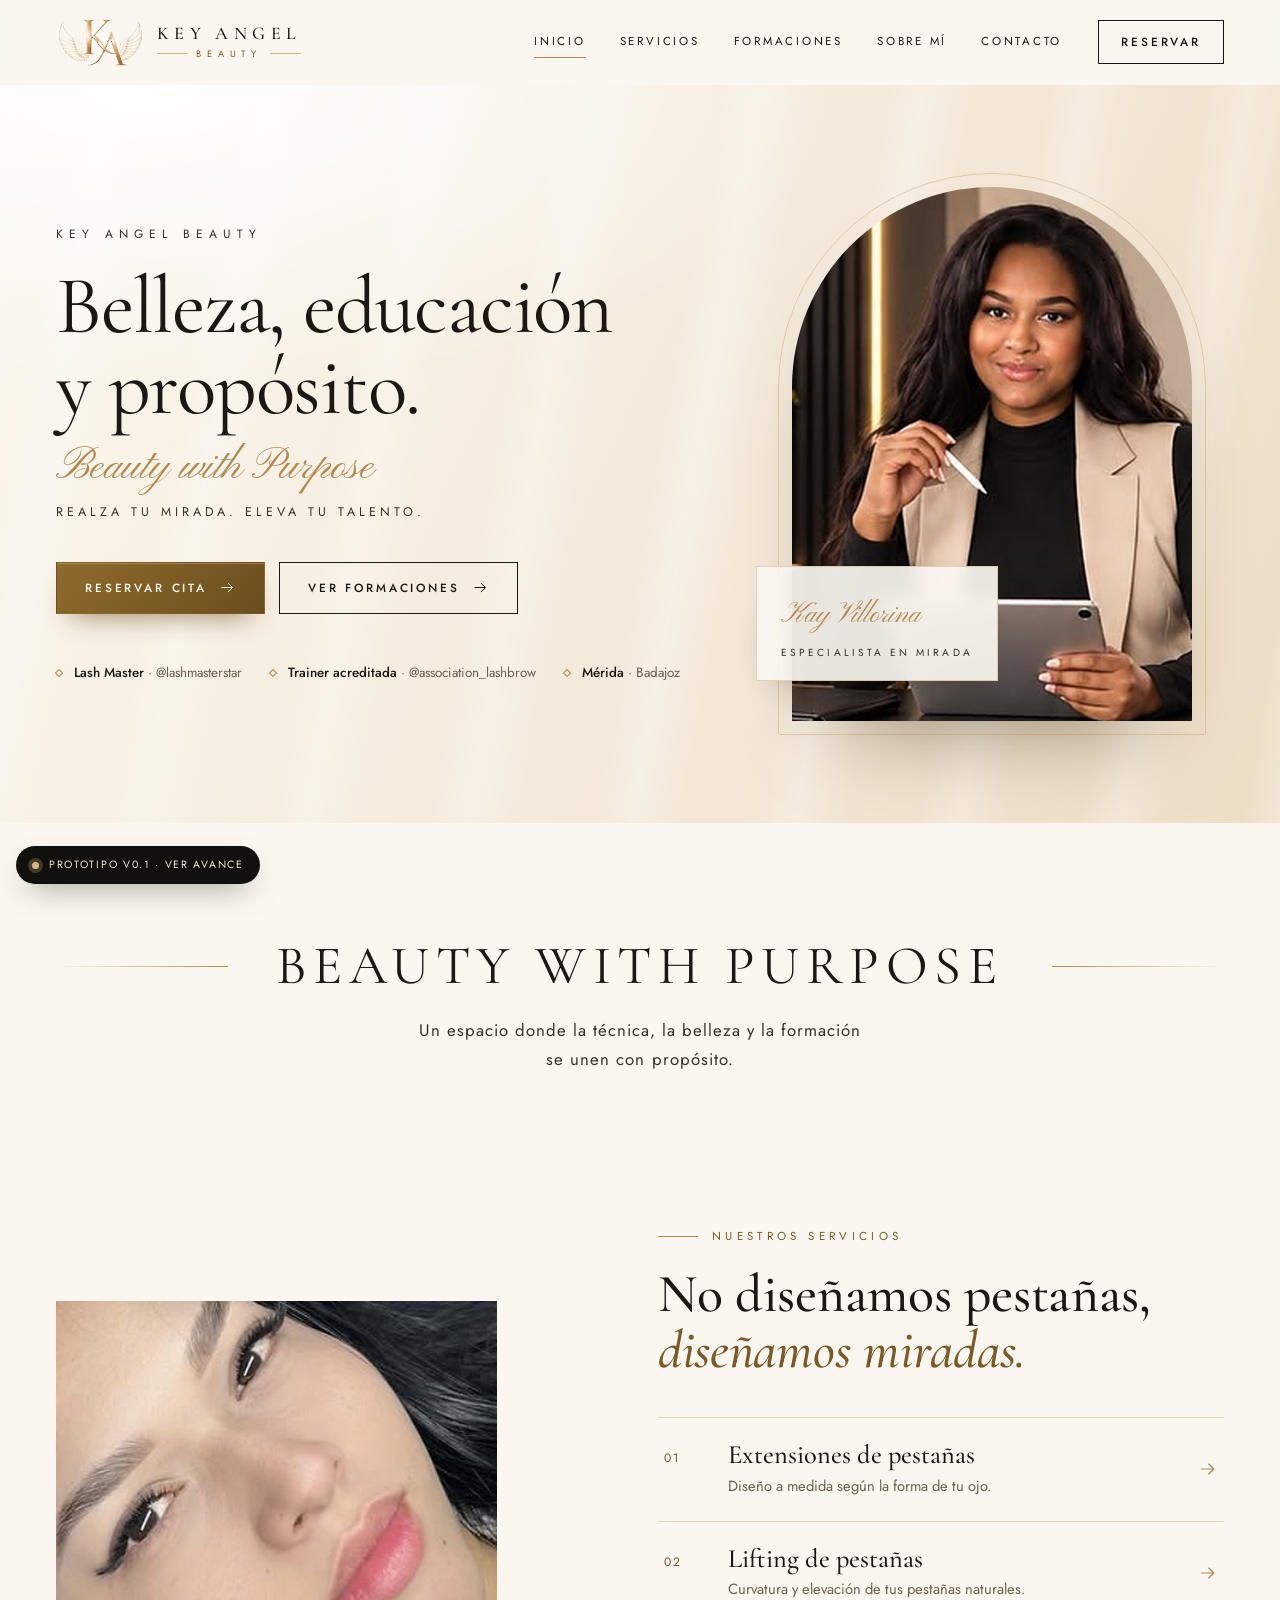
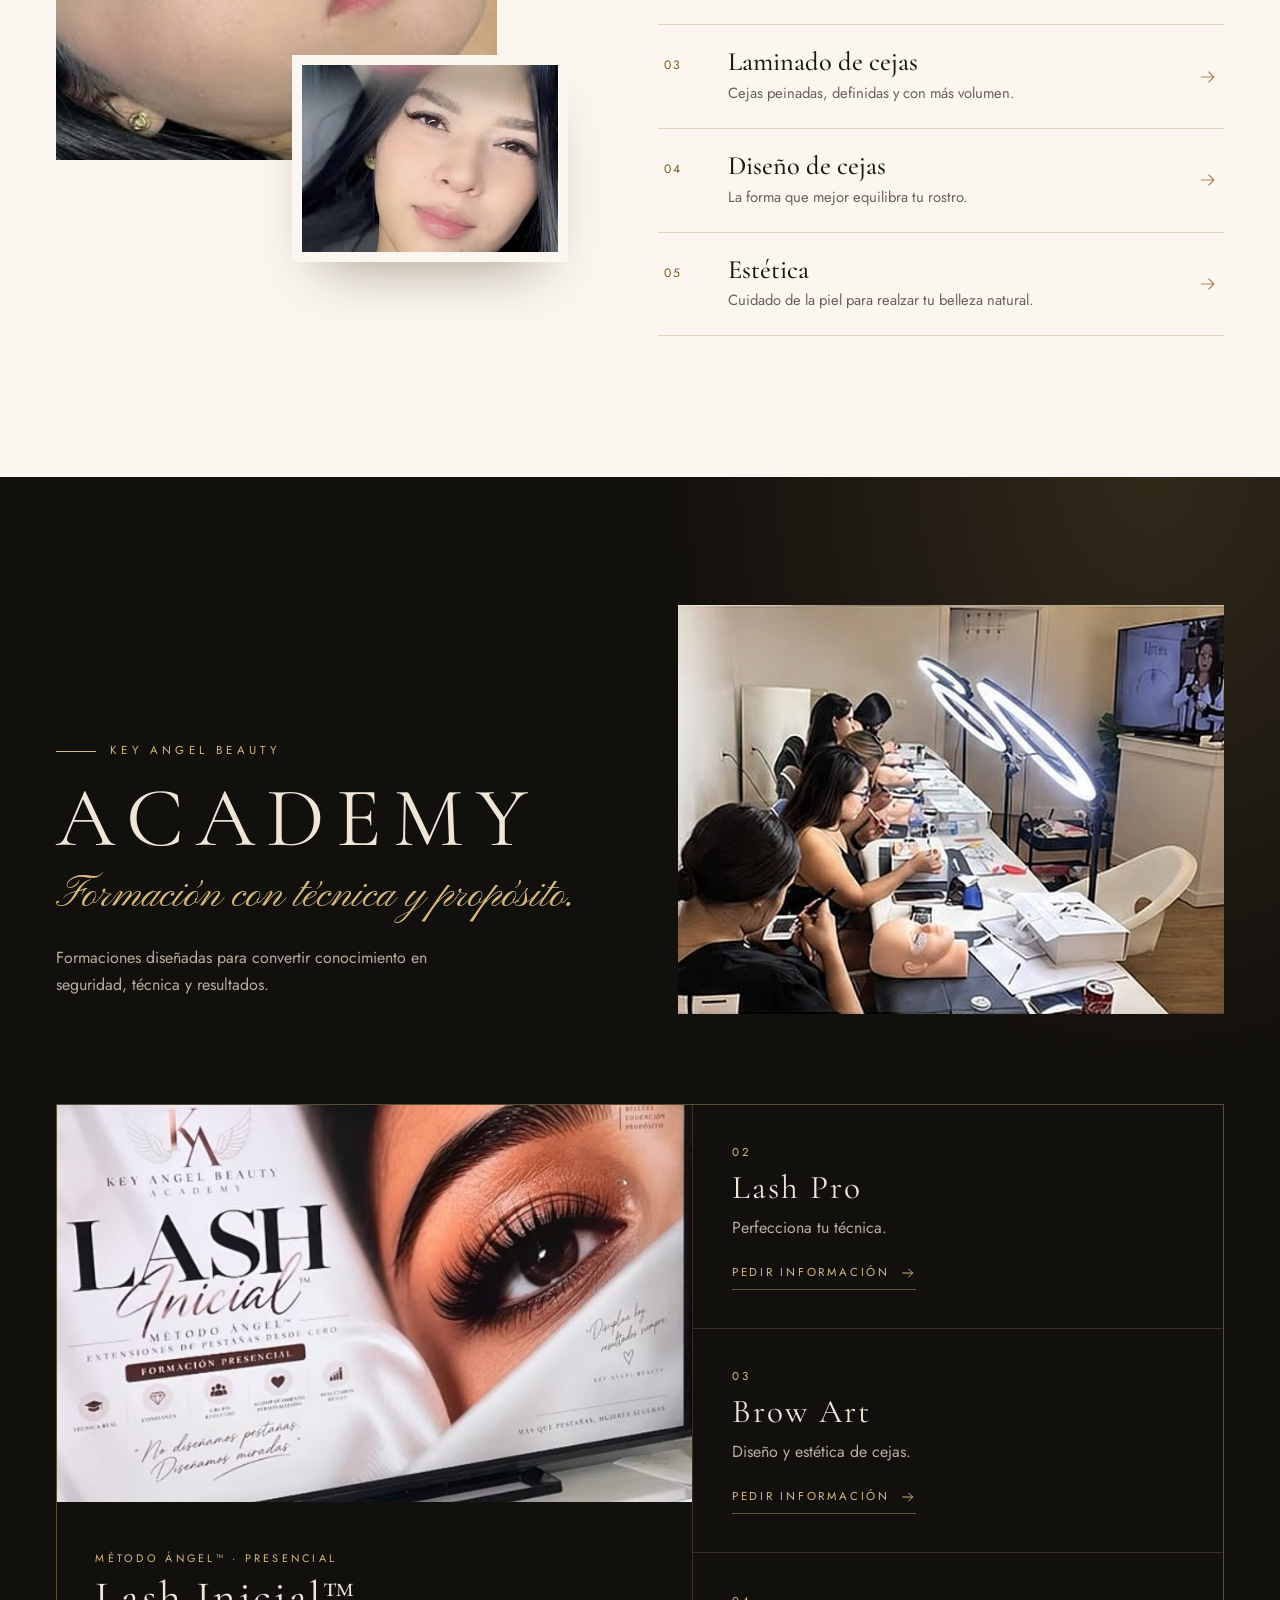
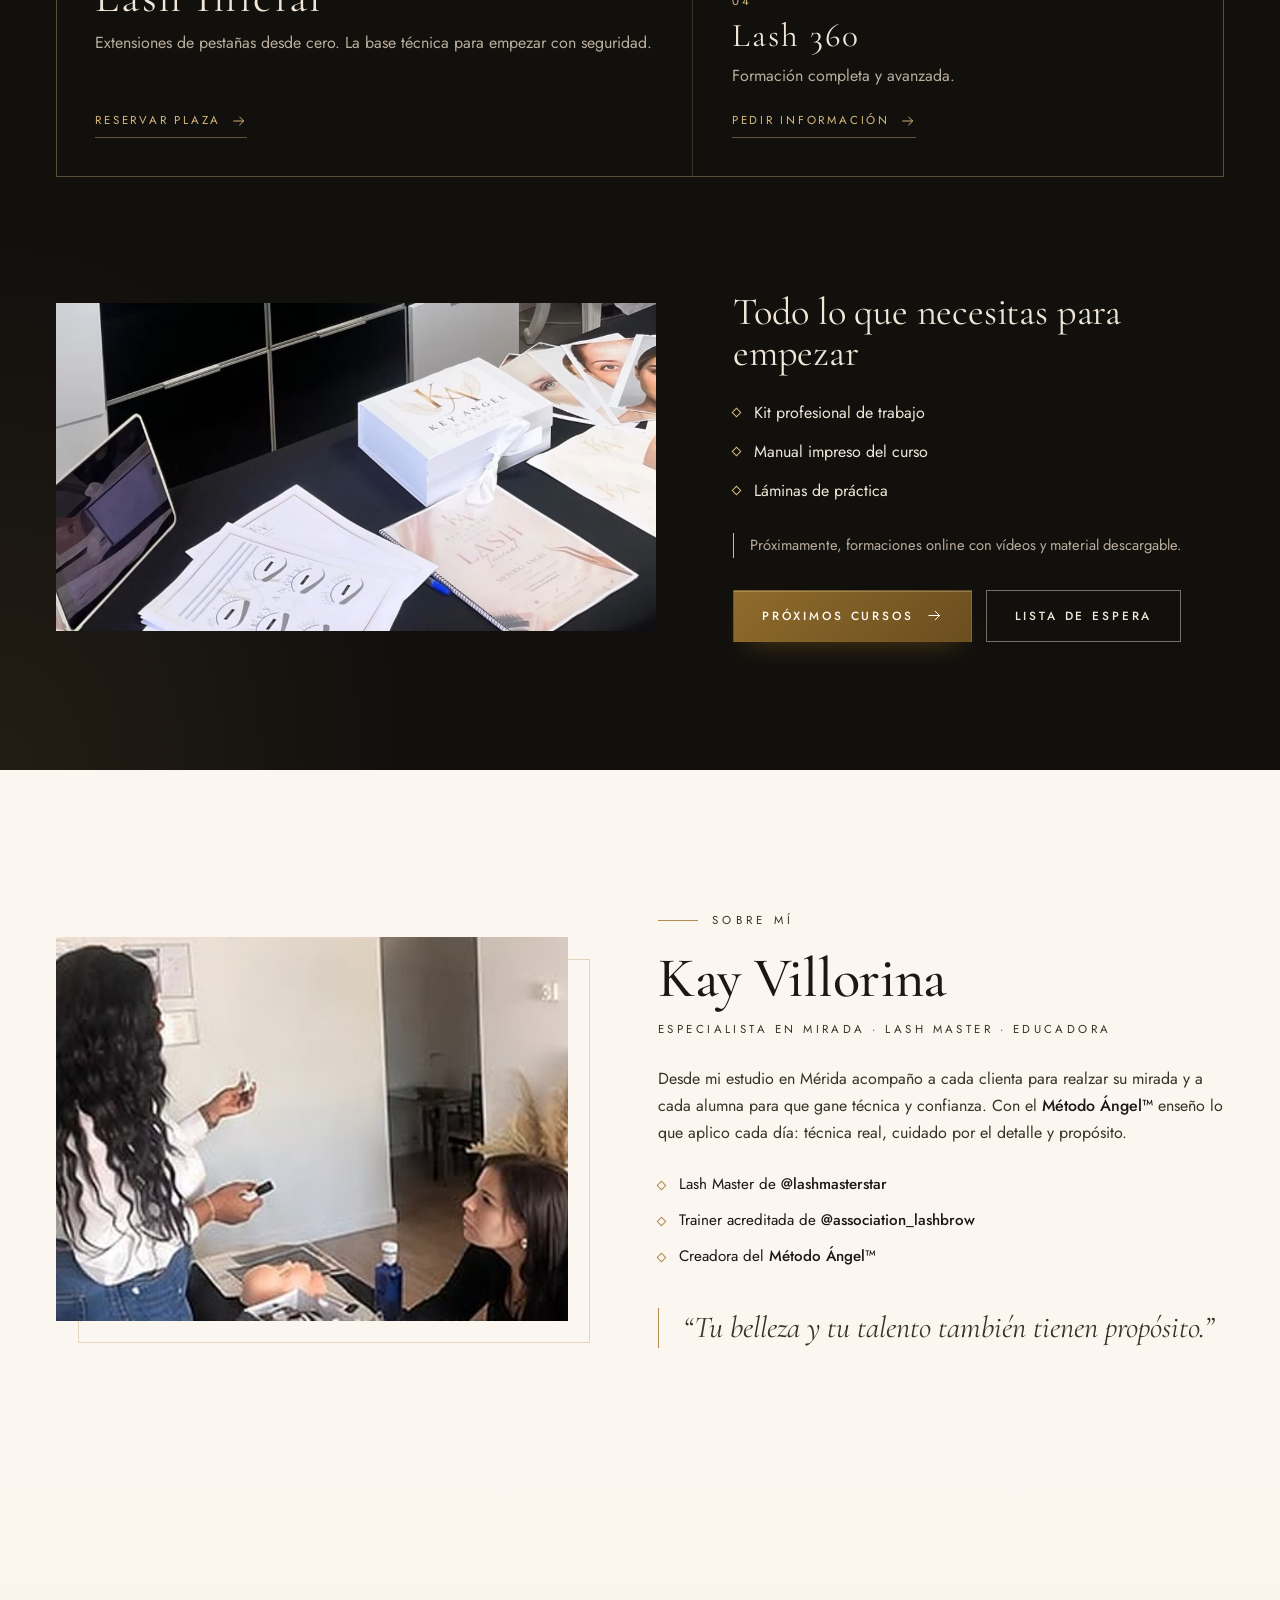
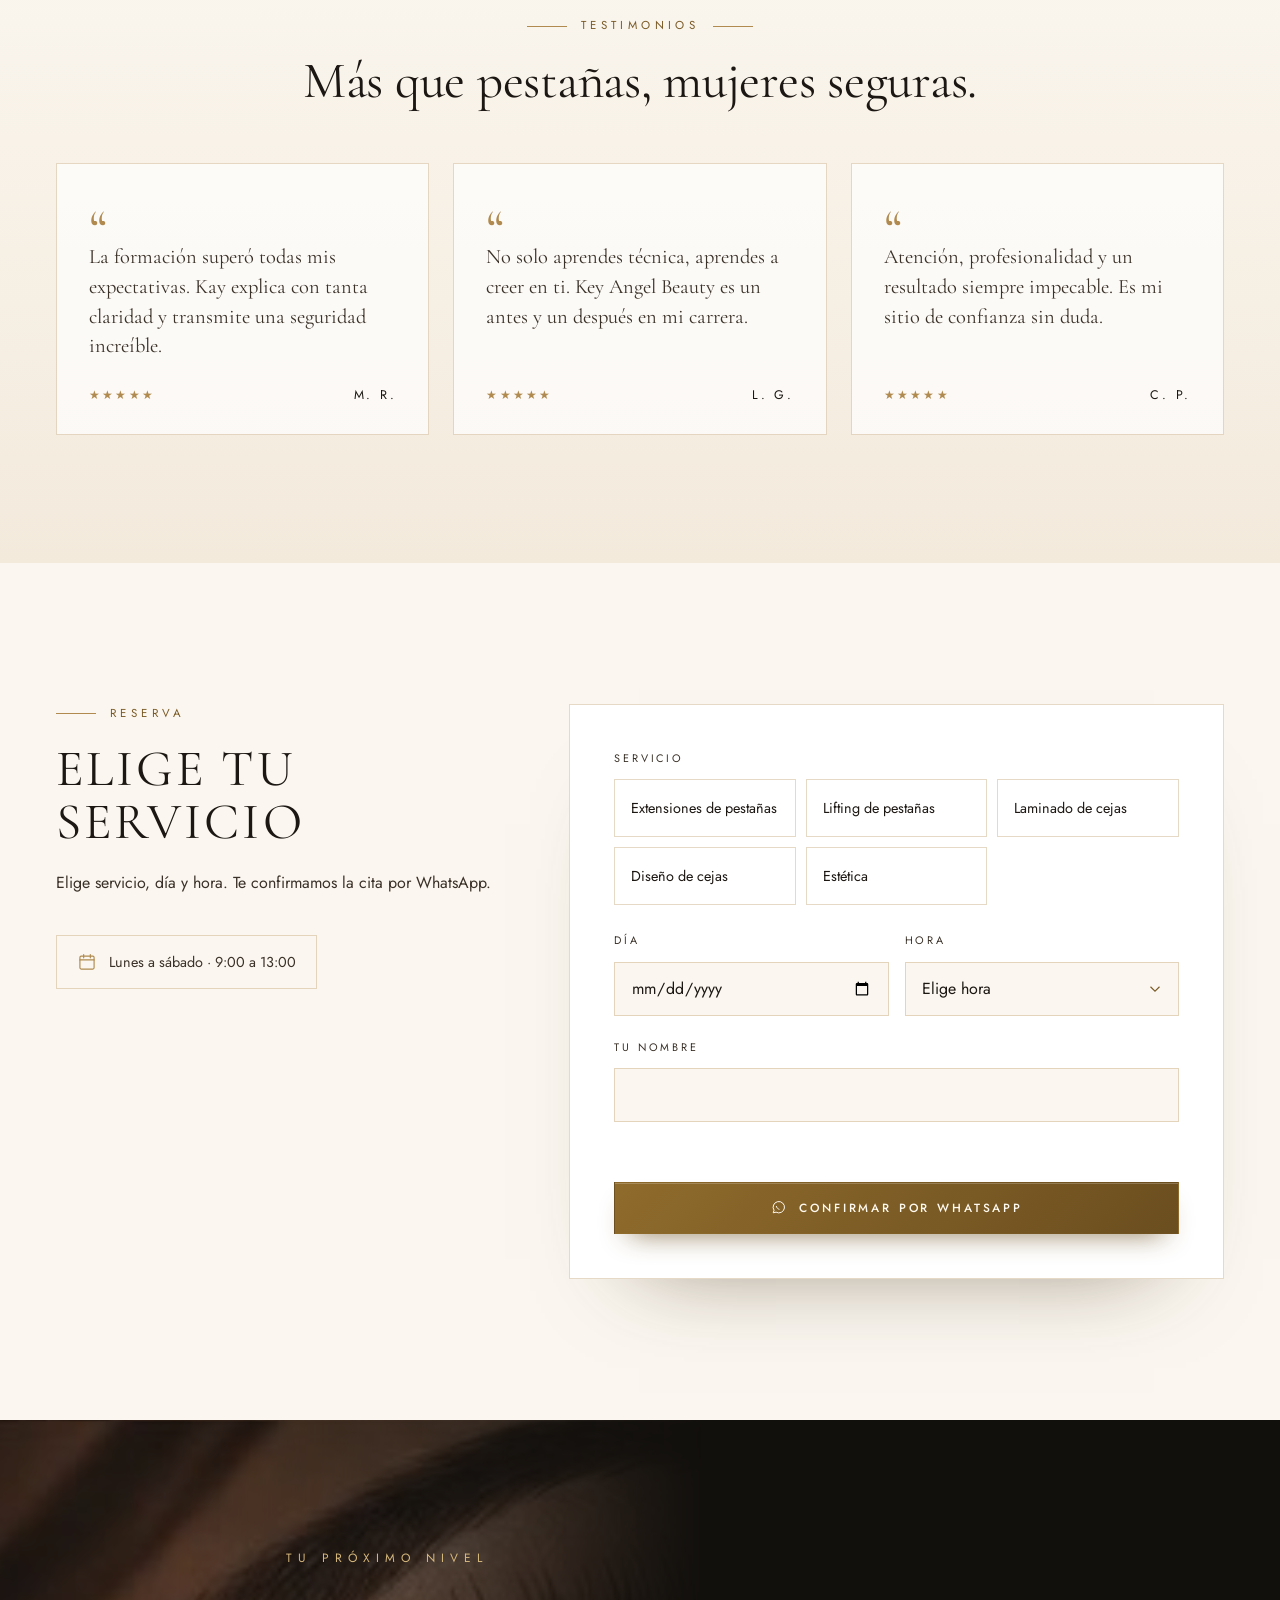
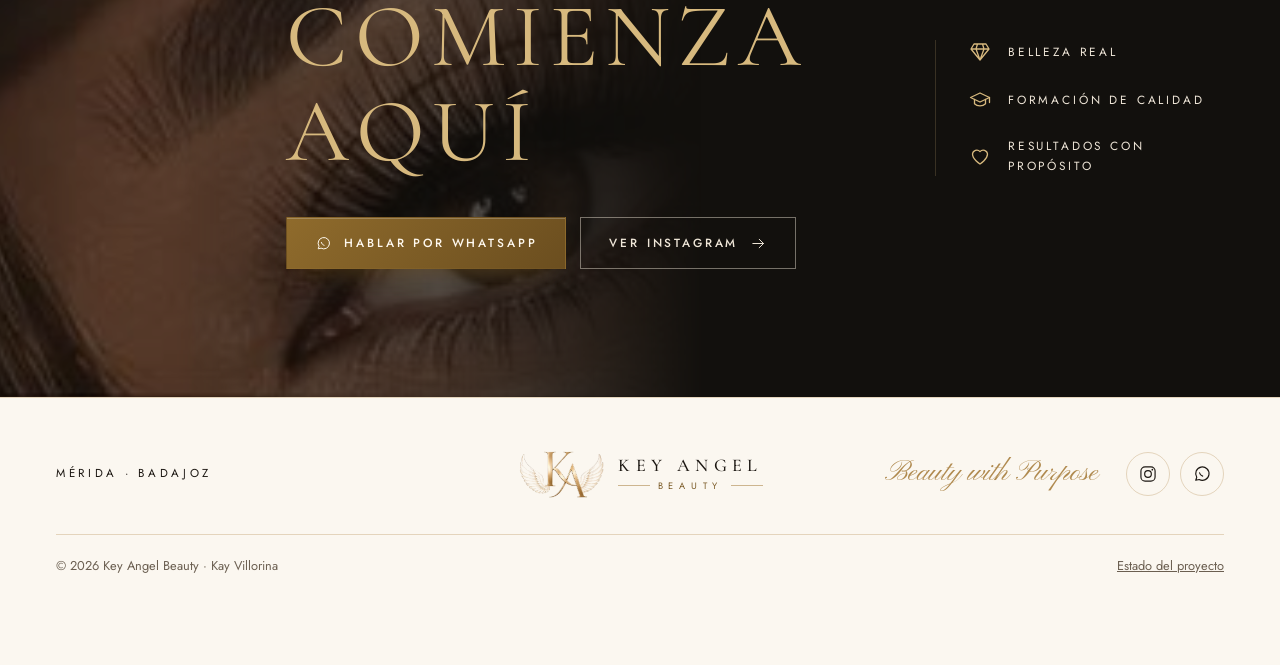
==== commit aba00829: "Pulir contraste de botones y detalles de la home - Bronce de los botones a #8F6B2C: 4,65:1 con texto" ====
--- a/web/index.html
+++ b/web/index.html
@@ -168,7 +168,7 @@
       <div class="reveal">
         <p class="eyebrow">Sobre mí</p>
         <h2 id="about-title">Kay Villorina</h2>
-        <p class="about__role">Especialista en mirada · Lash Master · Educadora</p>
+        <p class="about__role"><span class="nowrap">Especialista en mirada ·</span> <span class="nowrap">Lash Master ·</span> <span class="nowrap">Educadora</span></p>
         <p>Desde mi estudio en Mérida acompaño a cada clienta para realzar su mirada y a cada alumna para que gane técnica y confianza. Con el <strong>Método Ángel™</strong> enseño lo que aplico cada día: técnica real, cuidado por el detalle y propósito.</p>
         <ul class="about__facts">
           <li>Lash Master de <strong>@lashmasterstar</strong></li>
--- a/web/css/estilos.css
+++ b/web/css/estilos.css
@@ -7,7 +7,7 @@
   --gold:#B08A4F;
   --gold-ink:#7A5A26;
   --gold-hi:#D7B97E;
-  --bronze-1:#94702F;
+  --bronze-1:#8F6B2C;
   --bronze-2:#6B4E1F;
   --noir:#12100D;
   --noir-2:#1B1814;
@@ -32,6 +32,7 @@
 img{height:auto}
 a{color:inherit}
 p{margin:0 0 1rem}
+.nowrap{white-space:nowrap}
 .wrap{width:min(100% - 2 * var(--gutter), var(--wrap));margin-inline:auto}
 :focus-visible{outline:2px solid var(--gold);outline-offset:3px}
 
@@ -222,7 +223,7 @@
 .pillars svg{width:24px;height:24px;flex:none;color:var(--gold-hi)}
 
 /* Footer */
-.footer{padding-block:52px calc(32px + env(safe-area-inset-bottom,0px));border-top:1px solid var(--line)}
+.footer{padding-block:52px calc(88px + env(safe-area-inset-bottom,0px));border-top:1px solid var(--line)}
 .footer__grid{display:grid;grid-template-columns:1fr auto 1fr;align-items:center;gap:32px}
 .footer__place{margin:0;font-size:.72rem;letter-spacing:.32em;text-transform:uppercase}
 .footer .brand{margin:0}
